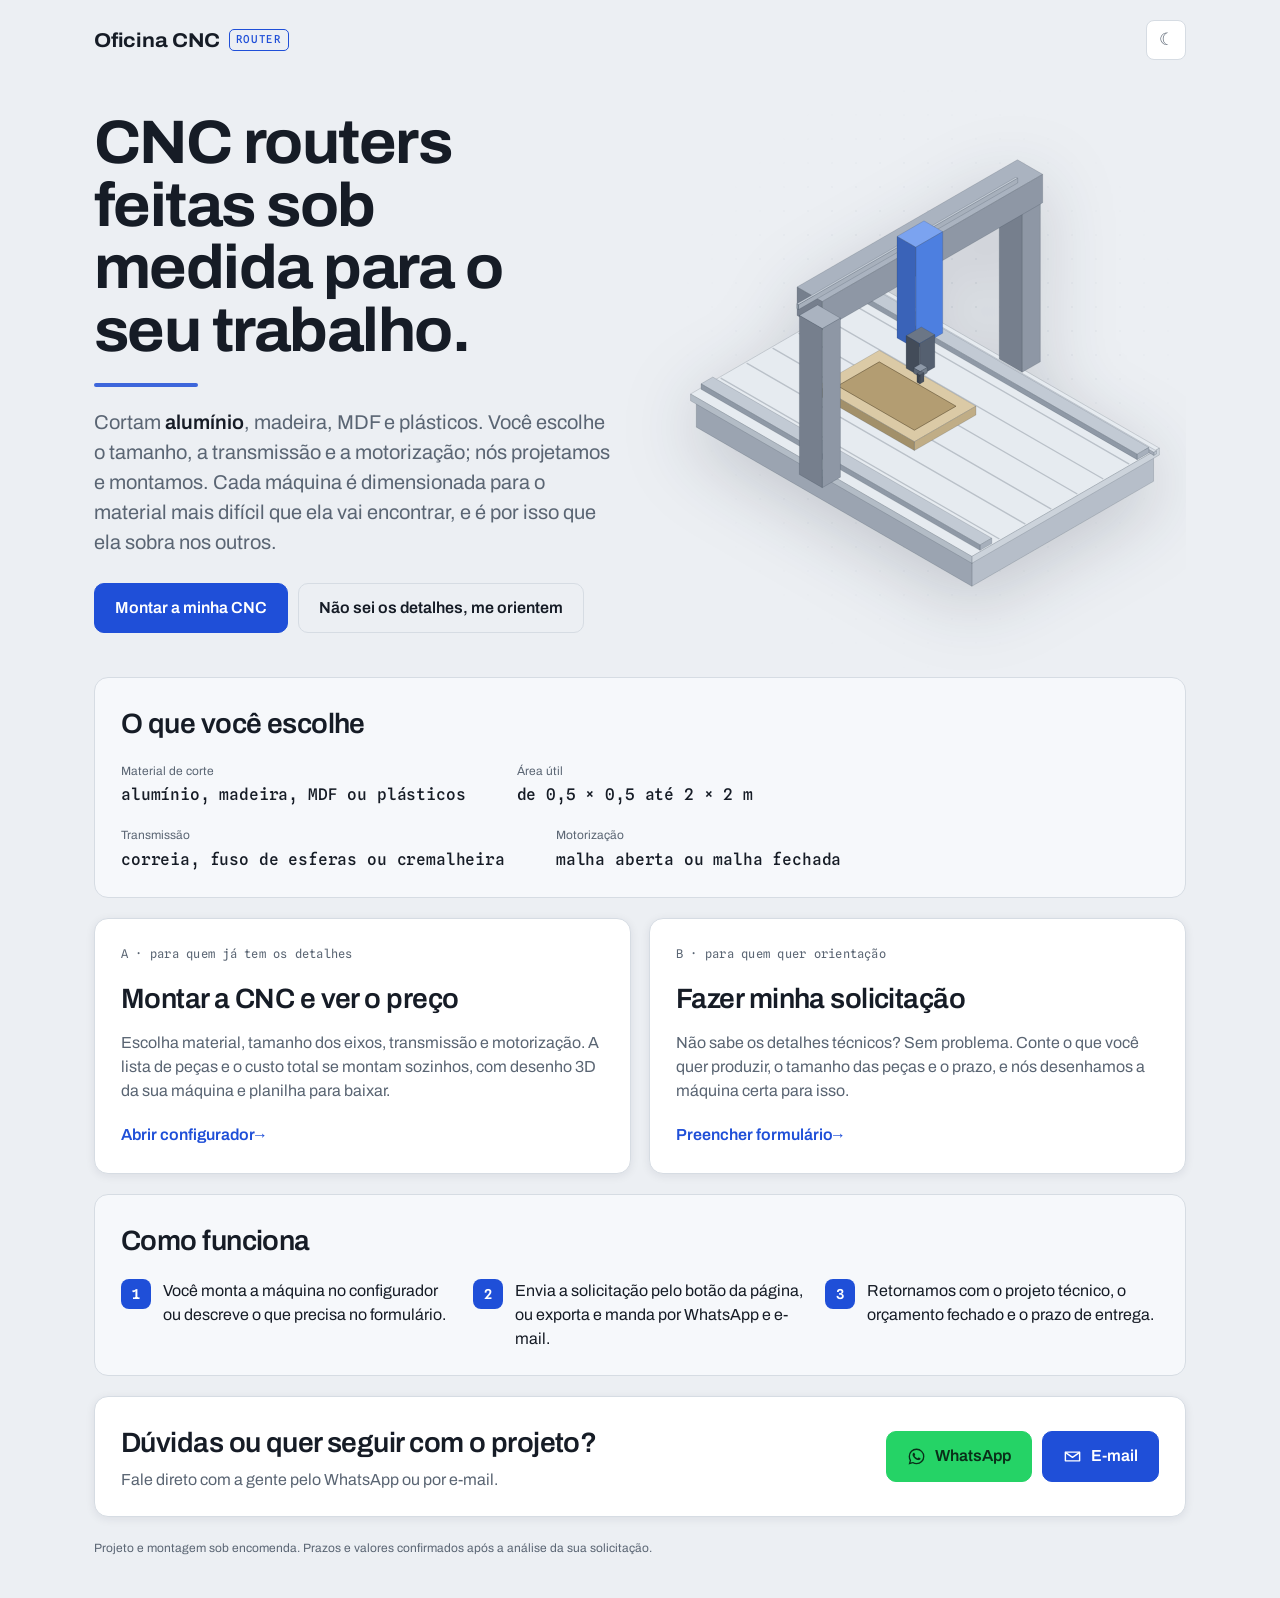
==== index.html @ 448858bc "feat: manda a lista de material como tabela HTML no corpo do e-mail O plano do EmailJS não permite a" ====
<!DOCTYPE html>
<html lang="pt-BR">
<head>
<meta charset="UTF-8">
<meta name="viewport" content="width=device-width, initial-scale=1, viewport-fit=cover">
<title>CNC Router sob medida — Solicite seu projeto</title>
<link rel="preconnect" href="https://fonts.googleapis.com">
<link rel="preconnect" href="https://fonts.gstatic.com" crossorigin>
<link rel="stylesheet" href="https://fonts.googleapis.com/css2?family=Archivo:wdth,wght@62..125,400..700&family=Spline+Sans+Mono:wght@400..600&display=swap">
<link rel="stylesheet" href="assets/css/base.css?v=48711aee">
<link rel="stylesheet" href="assets/css/index.css?v=95149a44">
</head>
<body>
<div class="wrap">
  <header class="masthead">
    <span class="logo">Oficina CNC <span class="tag">Router</span></span>
    <span class="spacer"></span>
    <button class="tema-btn" id="temaBtn" aria-label="Alternar tema claro e escuro">☾</button>
  </header>

  <section class="hero">
    <div class="hero-txt">
      <h1>CNC routers feitas sob medida para o seu trabalho.</h1>
      <div class="hazard" aria-hidden="true"></div>
      <p class="lead">Cortam <strong>alumínio</strong>, madeira, MDF e plásticos. Você escolhe o tamanho, a transmissão
      e a motorização; nós projetamos e montamos. Cada máquina é dimensionada para o material mais difícil que ela
      vai encontrar, e é por isso que ela sobra nos outros.</p>
      <div class="hero-cta">
        <a class="btn mail" href="configurador.html">Montar a minha CNC</a>
        <a class="btn ghost" href="formulario-cliente.html">Não sei os detalhes, me orientem</a>
      </div>
    </div>
    <div class="hero-fig">
      <svg class="maquina" viewBox="-344.5 -300.1 855.4 780.1" role="img" aria-label="Desenho isométrico de uma CNC router: mesa com rasgos T, trilhos lineares, fuso, pórtico com eixo Z e spindle fresando um bolso retangular numa peça" xmlns="http://www.w3.org/2000/svg">
        <g class="corpo" stroke-width="1" stroke-linejoin="round">
          <polygon points="0.0,-46.8 488.4,235.2 166.3,421.2 -322.2,139.2" class="m1"/>
          <polygon points="488.4,282.0 166.3,468.0 166.3,421.2 488.4,235.2" class="m2"/>
          <polygon points="-322.2,186.0 166.3,468.0 166.3,421.2 -322.2,139.2" class="m3"/>
          <polygon points="0.0,-64.8 498.8,223.2 166.3,415.2 -332.5,127.2" class="tp1"/>
          <polygon points="498.8,235.2 166.3,427.2 166.3,415.2 498.8,223.2" class="tp2"/>
          <polygon points="-332.5,139.2 166.3,427.2 166.3,415.2 -332.5,127.2" class="tp3"/>
          <line x1="-48.1" y1="-33.4" x2="444.5" y2="251.0" class="slot" stroke-width="2.4" stroke-linecap="round"/>
          <line x1="-94.1" y1="-6.9" x2="398.5" y2="277.5" class="slot" stroke-width="2.4" stroke-linecap="round"/>
          <line x1="-140.1" y1="19.7" x2="352.4" y2="304.1" class="slot" stroke-width="2.4" stroke-linecap="round"/>
          <line x1="-186.2" y1="46.3" x2="306.4" y2="330.7" class="slot" stroke-width="2.4" stroke-linecap="round"/>
          <line x1="-232.2" y1="72.9" x2="260.4" y2="357.3" class="slot" stroke-width="2.4" stroke-linecap="round"/>
          <line x1="-278.2" y1="99.4" x2="214.4" y2="383.8" class="slot" stroke-width="2.4" stroke-linecap="round"/>
          <polygon points="-1.0,-57.6 493.6,228.0 488.9,230.7 -5.7,-54.9" class="f1"/>
          <polygon points="493.6,233.4 488.9,236.1 488.9,230.7 493.6,228.0" class="f2"/>
          <polygon points="-5.7,-49.5 488.9,236.1 488.9,230.7 -5.7,-54.9" class="f3"/>
          <polygon points="-14.5,-63.6 480.1,222.0 459.3,234.0 -35.3,-51.6" class="t1"/>
          <polygon points="480.1,231.6 459.3,243.6 459.3,234.0 480.1,222.0" class="t2"/>
          <polygon points="-35.3,-42.0 459.3,243.6 459.3,234.0 -35.3,-51.6" class="t3"/>
          <polygon points="-293.1,97.2 201.6,382.8 180.8,394.8 -313.8,109.2" class="t1"/>
          <polygon points="201.6,392.4 180.8,404.4 180.8,394.8 201.6,382.8" class="t2"/>
          <polygon points="-313.8,118.8 180.8,404.4 180.8,394.8 -313.8,109.2" class="t3"/>
          <polygon points="2.1,49.8 173.5,148.8 64.4,211.8 -107.0,112.8" class="w1"/>
          <polygon points="173.5,164.4 64.4,227.4 64.4,211.8 173.5,148.8" class="w2"/>
          <polygon points="-107.0,128.4 64.4,227.4 64.4,211.8 -107.0,112.8" class="w3"/>
          <polygon points="2.1,70.2 138.2,148.8 64.4,191.4 -71.7,112.8" class="cut" stroke-width="1.6"/>
          <polygon points="247.1,-235.3 287.7,-211.9 255.4,-193.3 214.9,-216.7" class="a1"/>
          <polygon points="287.7,70.1 255.4,88.7 255.4,-193.3 287.7,-211.9" class="a2"/>
          <polygon points="214.9,65.3 255.4,88.7 255.4,-193.3 214.9,-216.7" class="a3"/>
          <polygon points="247.1,-288.1 291.8,-262.3 -98.9,-36.7 -143.6,-62.5" class="a1"/>
          <polygon points="291.8,-211.9 -98.9,13.7 -98.9,-36.7 291.8,-262.3" class="a2"/>
          <polygon points="-143.6,-12.1 -98.9,13.7 -98.9,-36.7 -143.6,-62.5" class="a3"/>
          <polygon points="244.5,-257.2 247.6,-255.4 -141.0,-31.0 -144.1,-32.8" class="t1"/>
          <polygon points="247.6,-247.0 -141.0,-22.6 -141.0,-31.0 247.6,-255.4" class="t2"/>
          <polygon points="-144.1,-24.4 -141.0,-22.6 -141.0,-31.0 -144.1,-32.8" class="t3"/>
          <polygon points="81.4,-179.8 114.6,-160.6 66.8,-133.0 33.6,-152.2" class="z1"/>
          <polygon points="114.6,19.4 66.8,47.0 66.8,-133.0 114.6,-160.6" class="z2"/>
          <polygon points="33.6,27.8 66.8,47.0 66.8,-133.0 33.6,-152.2" class="z3"/>
          <polygon points="76.7,8.3 100.6,22.1 73.6,37.7 49.7,23.9" class="s1"/>
          <polygon points="100.6,79.7 73.6,95.3 73.6,37.7 100.6,22.1" class="s2"/>
          <polygon points="49.7,81.5 73.6,95.3 73.6,37.7 49.7,23.9" class="s3"/>
          <polygon points="75.7,73.7 87.1,80.3 74.6,87.5 63.2,80.9" class="c1"/>
          <polygon points="87.1,89.9 74.6,97.1 74.6,87.5 87.1,80.3" class="c2"/>
          <polygon points="63.2,90.5 74.6,97.1 74.6,87.5 63.2,80.9" class="c3"/>
          <polygon points="76.2,86.6 81.4,89.6 74.1,93.8 68.9,90.8" class="tool1"/>
          <polygon points="81.4,105.2 74.1,109.4 74.1,93.8 81.4,89.6" class="tool2"/>
          <polygon points="68.9,106.4 74.1,109.4 74.1,93.8 68.9,90.8" class="tool3"/>
          <polygon points="-107.2,-30.7 -66.7,-7.3 -98.9,11.3 -139.5,-12.1" class="a1"/>
          <polygon points="-66.7,274.7 -98.9,293.3 -98.9,11.3 -66.7,-7.3" class="a2"/>
          <polygon points="-139.5,269.9 -98.9,293.3 -98.9,11.3 -139.5,-12.1" class="a3"/>
        </g>
      </svg>
    </div>
  </section>

  <section class="opcoes">
    <h2 class="section-label">O que você escolhe</h2>
    <dl class="specs">
      <div><dt>Material de corte</dt><dd>alumínio, madeira, MDF ou plásticos</dd></div>
      <div><dt>Área útil</dt><dd>de 0,5 × 0,5 até 2 × 2 m</dd></div>
      <div><dt>Transmissão</dt><dd>correia, fuso de esferas ou cremalheira</dd></div>
      <div><dt>Motorização</dt><dd>malha aberta ou malha fechada</dd></div>
    </dl>
  </section>

  <div class="paths">
    <a class="panel" href="configurador.html">
      <span class="idx">A · para quem já tem os detalhes</span>
      <h2>Montar a CNC e ver o preço</h2>
      <p>Escolha material, tamanho dos eixos, transmissão e motorização. A lista de peças e o custo total se
      montam sozinhos, com desenho 3D da sua máquina e planilha para baixar.</p>
      <span class="go">Abrir configurador</span>
    </a>
    <a class="panel" href="formulario-cliente.html">
      <span class="idx">B · para quem quer orientação</span>
      <h2>Fazer minha solicitação</h2>
      <p>Não sabe os detalhes técnicos? Sem problema. Conte o que você quer produzir, o tamanho das peças
      e o prazo, e nós desenhamos a máquina certa para isso.</p>
      <span class="go">Preencher formulário</span>
    </a>
  </div>

  <section class="process">
    <h2 class="section-label">Como funciona</h2>
    <ol>
      <li><span class="n">1</span><span>Você monta a máquina no configurador ou descreve o que precisa no formulário.</span></li>
      <li><span class="n">2</span><span>Envia a solicitação pelo botão da página, ou exporta e manda por WhatsApp e e-mail.</span></li>
      <li><span class="n">3</span><span>Retornamos com o projeto técnico, o orçamento fechado e o prazo de entrega.</span></li>
    </ol>
  </section>

  <section class="contact">
    <div class="txt">
      <h3>Dúvidas ou quer seguir com o projeto?</h3>
      <p>Fale direto com a gente pelo WhatsApp ou por e-mail.</p>
    </div>
    <div class="btns">
      <a class="btn wa" id="waBtn" href="#" target="_blank" rel="noopener">
        <svg class="ico" viewBox="0 0 24 24" aria-hidden="true" focusable="false">
          <path fill="currentColor" d="M12.04 2A9.9 9.9 0 0 0 2.1 11.9a9.8 9.8 0 0 0 1.36 5L2 22l5.25-1.37a9.94 9.94 0 0 0 4.79 1.22h.01a9.9 9.9 0 0 0 9.93-9.9A9.9 9.9 0 0 0 12.04 2Zm0 18.15h-.01a8.25 8.25 0 0 1-4.2-1.15l-.3-.18-3.12.81.84-3.03-.2-.31a8.2 8.2 0 0 1-1.26-4.39 8.24 8.24 0 1 1 8.25 8.25Zm4.52-6.17c-.25-.12-1.47-.72-1.69-.81-.23-.08-.39-.12-.56.13-.16.24-.64.8-.79.97-.14.16-.29.18-.54.06a6.74 6.74 0 0 1-1.99-1.23 7.5 7.5 0 0 1-1.38-1.71c-.14-.25-.01-.38.11-.5.11-.11.25-.29.37-.44.13-.15.17-.25.25-.42.09-.16.04-.31-.02-.43-.06-.12-.56-1.34-.76-1.84-.2-.48-.4-.41-.56-.42h-.47a.9.9 0 0 0-.66.31 2.76 2.76 0 0 0-.86 2.05c0 1.21.88 2.38 1 2.55.12.16 1.73 2.64 4.2 3.7.58.26 1.04.41 1.4.52.59.19 1.13.16 1.55.1.47-.07 1.47-.6 1.67-1.18.21-.58.21-1.08.15-1.18-.06-.11-.22-.17-.47-.29Z"/>
        </svg>
        WhatsApp
      </a>
      <a class="btn mail" id="mailBtn" href="#">
        <svg class="ico" viewBox="0 0 24 24" aria-hidden="true" focusable="false">
          <path fill="none" stroke="currentColor" stroke-width="1.8" stroke-linejoin="round" d="M3 6.5h18v11H3z"/>
          <path fill="none" stroke="currentColor" stroke-width="1.8" stroke-linecap="round" stroke-linejoin="round" d="m3.4 7 8.6 6 8.6-6"/>
        </svg>
        E-mail
      </a>
    </div>
  </section>

  <p class="foot">Projeto e montagem sob encomenda. Prazos e valores confirmados após a análise da sua solicitação.</p>
</div>

<script src="assets/js/contato.js?v=508c41af"></script>
<script src="assets/js/index.js?v=171378be"></script>
</body>
</html>
---- assets/css/base.css ----
/* base.css — sistema de design compartilhado (identidade "usinagem / alumínio anodizado")
   Tokens + tipografia IBM Plex + primitivas. Fontes vêm por <link> no <head> de cada página. */

:root{
  /* neutros grafite com viés azul-frio (escolhidos, não cinza puro) */
  --bg:#eceff3; --panel:#f6f8fb; --card:#ffffff;
  --ink:#161c26; --muted:#5a6573; --line:#d6dce3; --cat:#e7ebf1;
  /* acento blueprint blue — usado com parcimônia */
  --accent:#1f4fd8; --accent-ink:#ffffff; --accent-soft:#e6ecfb;
  /* cor de estado (separada do acento) */
  --ok:#0f7a3d; --warn:#b45309; --warn-soft:#fbeccd; --danger:#c0392b;
  /* aço para o hero */
  --steel-1:#e2e7ed; --steel-2:#ccd3dc;
  --shadow:0 2px 10px rgba(20,30,50,.08);
  /* Archivo: grotesca de sinalização industrial, com eixo de largura (wdth) para o nameplate.
     Spline Sans Mono nos dados: mono é ganho aqui (cotas, G-code), não fantasia técnica. */
  --font-head:"Archivo","Segoe UI",system-ui,sans-serif;
  --font-body:"Archivo","Segoe UI",system-ui,sans-serif;
  --font-mono:"Spline Sans Mono",ui-monospace,"Cascadia Code",Consolas,monospace;
  /* escala tipográfica — poucos degraus, bem separados */
  --fs-label:.72rem; --fs-small:.82rem; --fs-body:1rem; --fs-lead:1.18rem; --fs-sub:1.4rem;
}
@media (prefers-color-scheme: dark){
  :root{
    --bg:#0f1218; --panel:#161b23; --card:#181d26;
    --ink:#e7ebf1; --muted:#97a2b1; --line:#2a3140; --cat:#1e2530;
    --accent:#6f9bff; --accent-ink:#0b1220; --accent-soft:#1a2740;
    --ok:#45c46f; --warn:#eab35a; --warn-soft:#35301c; --danger:#e5675a;
    --steel-1:#1b212b; --steel-2:#141922;
    --shadow:0 2px 14px rgba(0,0,0,.35);
  }
}
/* o toggle do usuário estampa data-theme na raiz e precisa vencer a media query nos dois sentidos */
:root[data-theme="light"]{
  --bg:#eceff3; --panel:#f6f8fb; --card:#ffffff;
  --ink:#161c26; --muted:#5a6573; --line:#d6dce3; --cat:#e7ebf1;
  --accent:#1f4fd8; --accent-ink:#ffffff; --accent-soft:#e6ecfb;
  --ok:#0f7a3d; --warn:#b45309; --warn-soft:#fbeccd; --danger:#c0392b;
  --steel-1:#e2e7ed; --steel-2:#ccd3dc; --shadow:0 2px 10px rgba(20,30,50,.08);
}
:root[data-theme="dark"]{
  --bg:#0f1218; --panel:#161b23; --card:#181d26;
  --ink:#e7ebf1; --muted:#97a2b1; --line:#2a3140; --cat:#1e2530;
  --accent:#6f9bff; --accent-ink:#0b1220; --accent-soft:#1a2740;
  --ok:#45c46f; --warn:#eab35a; --warn-soft:#35301c; --danger:#e5675a;
  --steel-1:#1b212b; --steel-2:#141922; --shadow:0 2px 14px rgba(0,0,0,.35);
}

/* Paleta do desenho da máquina (landing e configurador) — aço em luz de oficina.
   Claro é o padrão; o escuro entra pela media query (salvo se o usuário fixou o claro) e pelo data-theme. */
:root{
  --m1:#d3dae2; --m2:#b6bec9; --m3:#9ba4b1;          /* base */
  --tp1:#e6ebf0; --tp2:#ccd3db; --tp3:#b3bcc6;        /* tampo */
  --slot:rgba(30,42,60,.22);                          /* rasgos T */
  --f1:#d8dee6; --f2:#bcc4ce; --f3:#a3abb7;           /* fuso */
  --t1:#c2cad4; --t2:#a7b0bc; --t3:#8f99a6;           /* trilhos */
  --w1:#dbcaa6; --w2:#c0ad86; --w3:#a2906a;           /* peça em usinagem */
  --cut:#b39d72; --cutline:rgba(48,36,14,.45);        /* bolso fresado */
  --a1:#aab3c0; --a2:#8e97a5; --a3:#767f8d;           /* pórtico */
  --z1:#7ba3f0; --z2:#4d7fe0; --z3:#3a63b8;           /* eixo Z (acento) */
  --s1:#6b7686; --s2:#556070; --s3:#434c59;           /* spindle */
  --c1:#8e99a8; --c2:#737e8c; --c3:#5c6673;           /* pinça */
  --tool1:#5d6674; --tool2:#4a525e; --tool3:#3a414b;  /* fresa */
  --edge:rgba(20,28,44,.26);
}
@media (prefers-color-scheme: dark){
  :root:not([data-theme="light"]){
    --m1:#333c48; --m2:#29313b; --m3:#212830;
    --tp1:#3d4653; --tp2:#313944; --tp3:#272e38;
    --slot:rgba(0,0,0,.5);
    --f1:#49525f; --f2:#3b434e; --f3:#2f3640;
    --t1:#414a56; --t2:#353d47; --t3:#2b323b;
    --w1:#6a5f47; --w2:#564d3a; --w3:#433c2e;
    --cut:#4a4234; --cutline:rgba(0,0,0,.5);
    --a1:#454e5b; --a2:#38404b; --a3:#2d343d;
    --z1:#6f9bff; --z2:#4a6fc4; --z3:#35508f;
    --s1:#545e6c; --s2:#434c58; --s3:#353d47;
    --c1:#4d5663; --c2:#3f4752; --c3:#333a44;
    --tool1:#3c434e; --tool2:#313841; --tool3:#272d35;
    --edge:rgba(0,0,0,.5);
  }
}
:root[data-theme="dark"]{
  --m1:#333c48; --m2:#29313b; --m3:#212830;
  --tp1:#3d4653; --tp2:#313944; --tp3:#272e38;
  --slot:rgba(0,0,0,.5);
  --f1:#49525f; --f2:#3b434e; --f3:#2f3640;
  --t1:#414a56; --t2:#353d47; --t3:#2b323b;
  --w1:#6a5f47; --w2:#564d3a; --w3:#433c2e;
  --cut:#4a4234; --cutline:rgba(0,0,0,.5);
  --a1:#454e5b; --a2:#38404b; --a3:#2d343d;
  --z1:#6f9bff; --z2:#4a6fc4; --z3:#35508f;
  --s1:#545e6c; --s2:#434c58; --s3:#353d47;
  --c1:#4d5663; --c2:#3f4752; --c3:#333a44;
  --tool1:#3c434e; --tool2:#313841; --tool3:#272d35;
  --edge:rgba(0,0,0,.5);
}

/* Pinta o desenho por classe, e não por atributo fill="var(--x)": var() em atributo de
   apresentação tem suporte irregular, e um fallback silencioso pintaria a máquina de preto. */
.maquina g.corpo{stroke:var(--edge)}
.maquina .m1{fill:var(--m1)} .maquina .m2{fill:var(--m2)} .maquina .m3{fill:var(--m3)}
.maquina .tp1{fill:var(--tp1)} .maquina .tp2{fill:var(--tp2)} .maquina .tp3{fill:var(--tp3)}
.maquina .f1{fill:var(--f1)} .maquina .f2{fill:var(--f2)} .maquina .f3{fill:var(--f3)}
.maquina .t1{fill:var(--t1)} .maquina .t2{fill:var(--t2)} .maquina .t3{fill:var(--t3)}
.maquina .w1{fill:var(--w1)} .maquina .w2{fill:var(--w2)} .maquina .w3{fill:var(--w3)}
.maquina .a1{fill:var(--a1)} .maquina .a2{fill:var(--a2)} .maquina .a3{fill:var(--a3)}
.maquina .z1{fill:var(--z1)} .maquina .z2{fill:var(--z2)} .maquina .z3{fill:var(--z3)}
.maquina .s1{fill:var(--s1)} .maquina .s2{fill:var(--s2)} .maquina .s3{fill:var(--s3)}
.maquina .c1{fill:var(--c1)} .maquina .c2{fill:var(--c2)} .maquina .c3{fill:var(--c3)}
.maquina .tool1{fill:var(--tool1)} .maquina .tool2{fill:var(--tool2)} .maquina .tool3{fill:var(--tool3)}
.maquina .slot{stroke:var(--slot)}
.maquina .cut{fill:var(--cut);stroke:var(--cutline)}
.maquina .cota{font-family:var(--font-mono)}

*{box-sizing:border-box}
html{-webkit-text-size-adjust:100%}
body{font-family:var(--font-body);font-size:var(--fs-body);line-height:1.55;background:var(--bg);color:var(--ink);
  -webkit-font-smoothing:antialiased;text-rendering:optimizeLegibility}
a{color:var(--accent);text-decoration:none}
a:hover{text-decoration:underline}

/* tipografia: títulos condensados, corpo humanista, dados monoespaçados */
h1,h2,h3{font-family:var(--font-head);text-wrap:balance;letter-spacing:-.01em}
.eyebrow{font-family:var(--font-mono);font-size:.72rem;font-weight:500;letter-spacing:.18em;
  text-transform:uppercase;color:var(--muted)}
.mono{font-family:var(--font-mono);font-variant-numeric:tabular-nums}

/* filete industrial: marcador estrutural simples, sem textura decorativa */
.hazard{height:4px;border-radius:2px;background:var(--accent);opacity:.85}

/* controle de tema (botão no cabeçalho) */
.tema-btn{border:1px solid var(--line);background:var(--card);color:var(--muted);border-radius:8px;
  width:40px;height:40px;cursor:pointer;font-size:1.05rem;line-height:1;display:inline-flex;
  align-items:center;justify-content:center;transition:color .15s ease,border-color .15s ease}
.tema-btn:hover{color:var(--ink);border-color:var(--accent)}
.tema-btn:active{transform:translateY(1px)}
/* dedo precisa de mais área que o cursor */
@media (pointer: coarse){ .tema-btn{width:44px;height:44px} }
@media (hover: none){ .tema-btn:hover{color:var(--muted);border-color:var(--line)} }

:focus-visible{outline:2px solid var(--accent);outline-offset:2px}
@media (prefers-reduced-motion: reduce){*{transition:none!important;animation:none!important}}
---- assets/css/index.css ----
/* index.css — landing (registro brand): nameplate industrial + a própria máquina como imagem */

/* escala do registro brand: degraus largos (≥1.25), não o platô de 1.1 */
:root{ --i-label:.75rem; --i-body:1rem; --i-lead:1.25rem; --i-h2:1.75rem; }

/* A paleta do desenho da máquina vive em base.css — a landing e o configurador desenham a mesma máquina. */

body{margin:0;min-height:100vh}
.wrap{max-width:1140px;margin:0 auto;padding:0 24px}

/* topo */
.masthead{display:flex;align-items:center;gap:14px;padding:20px 0 8px}
.logo{font-family:var(--font-head);font-weight:700;font-size:var(--i-lead);font-stretch:108%;
  letter-spacing:-.01em;display:flex;align-items:center;gap:9px}
.logo .tag{font-family:var(--font-mono);font-size:.68rem;font-weight:500;letter-spacing:.06em;color:var(--accent);
  border:1px solid var(--accent);border-radius:5px;padding:2px 6px;text-transform:uppercase}
.masthead .spacer{flex:1}

/* hero — composição assimétrica: a tese à esquerda, o objeto à direita */
/* overflow:hidden contém o ::before, que sangra 6% para fora e criava rolagem horizontal no celular */
.hero{position:relative;overflow:hidden;display:grid;grid-template-columns:minmax(0,1fr) minmax(0,1fr);
  gap:clamp(20px,4vw,48px);align-items:center;padding:clamp(24px,4vw,44px) 0 clamp(28px,4vw,44px)}
.hero::before{content:"";position:absolute;inset:-10% -6% -10% -6%;z-index:0;pointer-events:none;opacity:.5;
  background-image:radial-gradient(var(--line) 1px,transparent 1px);background-size:24px 24px;
  -webkit-mask-image:radial-gradient(closest-side at 74% 50%,#000 30%,transparent 82%);
  mask-image:radial-gradient(closest-side at 74% 50%,#000 30%,transparent 82%)}
.hero>*{position:relative;z-index:1}
.hero h1{font-size:clamp(2.4rem,4.8vw,3.9rem);line-height:1.02;font-weight:700;font-stretch:104%;
  letter-spacing:-.025em;margin:0;max-width:15ch}
.hero .hazard{width:104px;margin:20px 0 20px}
.hero .lead{color:var(--muted);font-size:var(--i-lead);line-height:1.5;max-width:48ch;margin:0;text-wrap:pretty}
.hero .lead strong{color:var(--ink);font-weight:600}
.hero-cta{display:flex;gap:10px;flex-wrap:wrap;margin-top:26px}

.hero-fig{display:flex;justify-content:center}
.maquina{width:100%;height:auto;max-height:min(52vh,440px);display:block;
  filter:drop-shadow(0 20px 36px rgba(15,25,45,.18))}
@media (prefers-color-scheme: dark){.maquina{filter:drop-shadow(0 20px 36px rgba(0,0,0,.55))}}
@media(max-width:880px){
  .hero{grid-template-columns:1fr;gap:26px}
  .hero h1{max-width:18ch}
  .maquina{max-height:36vh}
}

/* o que você escolhe — o leque real de opções, não a ficha de uma máquina */
.opcoes{background:var(--panel);border:1px solid var(--line);border-radius:14px;padding:24px 26px;margin-bottom:20px}
.specs{display:flex;flex-wrap:wrap;gap:18px clamp(22px,4vw,52px);margin:16px 0 0;padding:0}
.specs div{display:flex;flex-direction:column;gap:3px}
.specs dt{font-size:var(--i-label);color:var(--muted)}
.specs dd{margin:0;font-family:var(--font-mono);font-size:var(--i-body);font-weight:500;
  font-variant-numeric:tabular-nums;letter-spacing:-.01em}

/* painéis de caminho */
.paths{display:grid;grid-template-columns:repeat(auto-fit,minmax(280px,1fr));gap:18px;margin:0 0 20px}
.panel{position:relative;background:var(--card);border:1px solid var(--line);border-radius:14px;padding:26px;
  display:flex;flex-direction:column;color:var(--ink);text-decoration:none;box-shadow:var(--shadow);
  transition:transform .18s cubic-bezier(.22,1,.36,1),border-color .18s ease,box-shadow .18s ease}
.panel:hover{transform:translateY(-3px);border-color:var(--accent);box-shadow:0 12px 30px rgba(20,30,50,.14);text-decoration:none}
.panel:active{transform:translateY(-1px)}
.panel .idx{font-family:var(--font-mono);font-size:var(--i-label);letter-spacing:.02em;color:var(--muted);margin-bottom:14px}
.panel h2{font-size:var(--i-h2);margin:0 0 10px;font-weight:600;letter-spacing:-.02em}
.panel p{color:var(--muted);font-size:var(--i-body);line-height:1.5;margin:0 0 20px;flex:1;text-wrap:pretty}
.panel .go{color:var(--accent);font-weight:600;font-size:var(--i-body)}
.panel .go::after{content:" →";font-family:var(--font-mono);display:inline-block;transition:transform .18s cubic-bezier(.22,1,.36,1)}
.panel:hover .go::after{transform:translateX(4px)}

/* faixa de processo — sequência real de etapas */
.section-label{font-family:var(--font-head);font-size:var(--i-h2);font-weight:600;letter-spacing:-.02em;margin:0}
.process{background:var(--panel);border:1px solid var(--line);border-radius:14px;padding:24px 26px;margin-bottom:20px}
.process ol{list-style:none;margin:16px 0 0;padding:0;display:grid;grid-template-columns:repeat(auto-fit,minmax(240px,1fr));gap:18px}
.process li{display:flex;gap:12px;align-items:flex-start;font-size:var(--i-body);line-height:1.5}
.process .n{flex:none;width:30px;height:30px;border-radius:8px;background:var(--accent);color:var(--accent-ink);
  font-family:var(--font-mono);font-weight:600;display:flex;align-items:center;justify-content:center;font-size:.85rem}

/* barra de contato */
.contact{display:flex;flex-wrap:wrap;align-items:center;gap:18px;background:var(--card);border:1px solid var(--line);
  border-radius:14px;padding:24px 26px;box-shadow:var(--shadow)}
.contact .txt{flex:1;min-width:220px}
.contact h3{margin:0 0 4px;font-size:var(--i-h2);font-weight:600;letter-spacing:-.02em}
.contact p{margin:0;color:var(--muted);font-size:var(--i-body);line-height:1.5}
.contact .btns{display:flex;gap:10px;flex-wrap:wrap}

.btn{display:inline-flex;align-items:center;gap:9px;border-radius:10px;padding:12px 20px;font-weight:600;
  font-size:var(--i-body);text-decoration:none;border:1px solid var(--line);cursor:pointer;color:var(--ink);
  background:var(--card);transition:filter .15s ease,transform .12s ease,border-color .15s ease}
.btn:hover{text-decoration:none;filter:brightness(1.04)}
.btn:active{transform:translateY(1px)}
.btn .ico{width:19px;height:19px;flex:none;display:block}
/* verde vivo com texto escuro: branco sobre verde reprovava no contraste AA */
.btn.wa{background:#25d366;color:#0a2e19;border-color:#25d366}
.btn.mail{background:var(--accent);color:var(--accent-ink);border-color:var(--accent)}
.btn.ghost{background:transparent}
.btn.ghost:hover{border-color:var(--accent);color:var(--accent)}
.foot{color:var(--muted);font-size:var(--i-label);margin:22px 0 40px}

/* toque: sem mouse não há hover, então o estado de repouso tem que se bastar */
@media (hover: none){
  .panel:hover{transform:none;border-color:var(--line);box-shadow:var(--shadow)}
  .panel:hover .go::after{transform:none}
  .btn:hover{filter:none}
  .btn.ghost:hover{border-color:var(--line);color:var(--ink)}
}
@media (max-width: 760px){
  .wrap{padding-left:max(16px,env(safe-area-inset-left));padding-right:max(16px,env(safe-area-inset-right))}
  .hero{padding-top:18px}
  .hero-cta .btn{flex:1;justify-content:center;min-width:150px}
  .contact .btns{width:100%}
  .contact .btns .btn{flex:1;justify-content:center}
  .foot{margin-bottom:max(40px,env(safe-area-inset-bottom))}
}
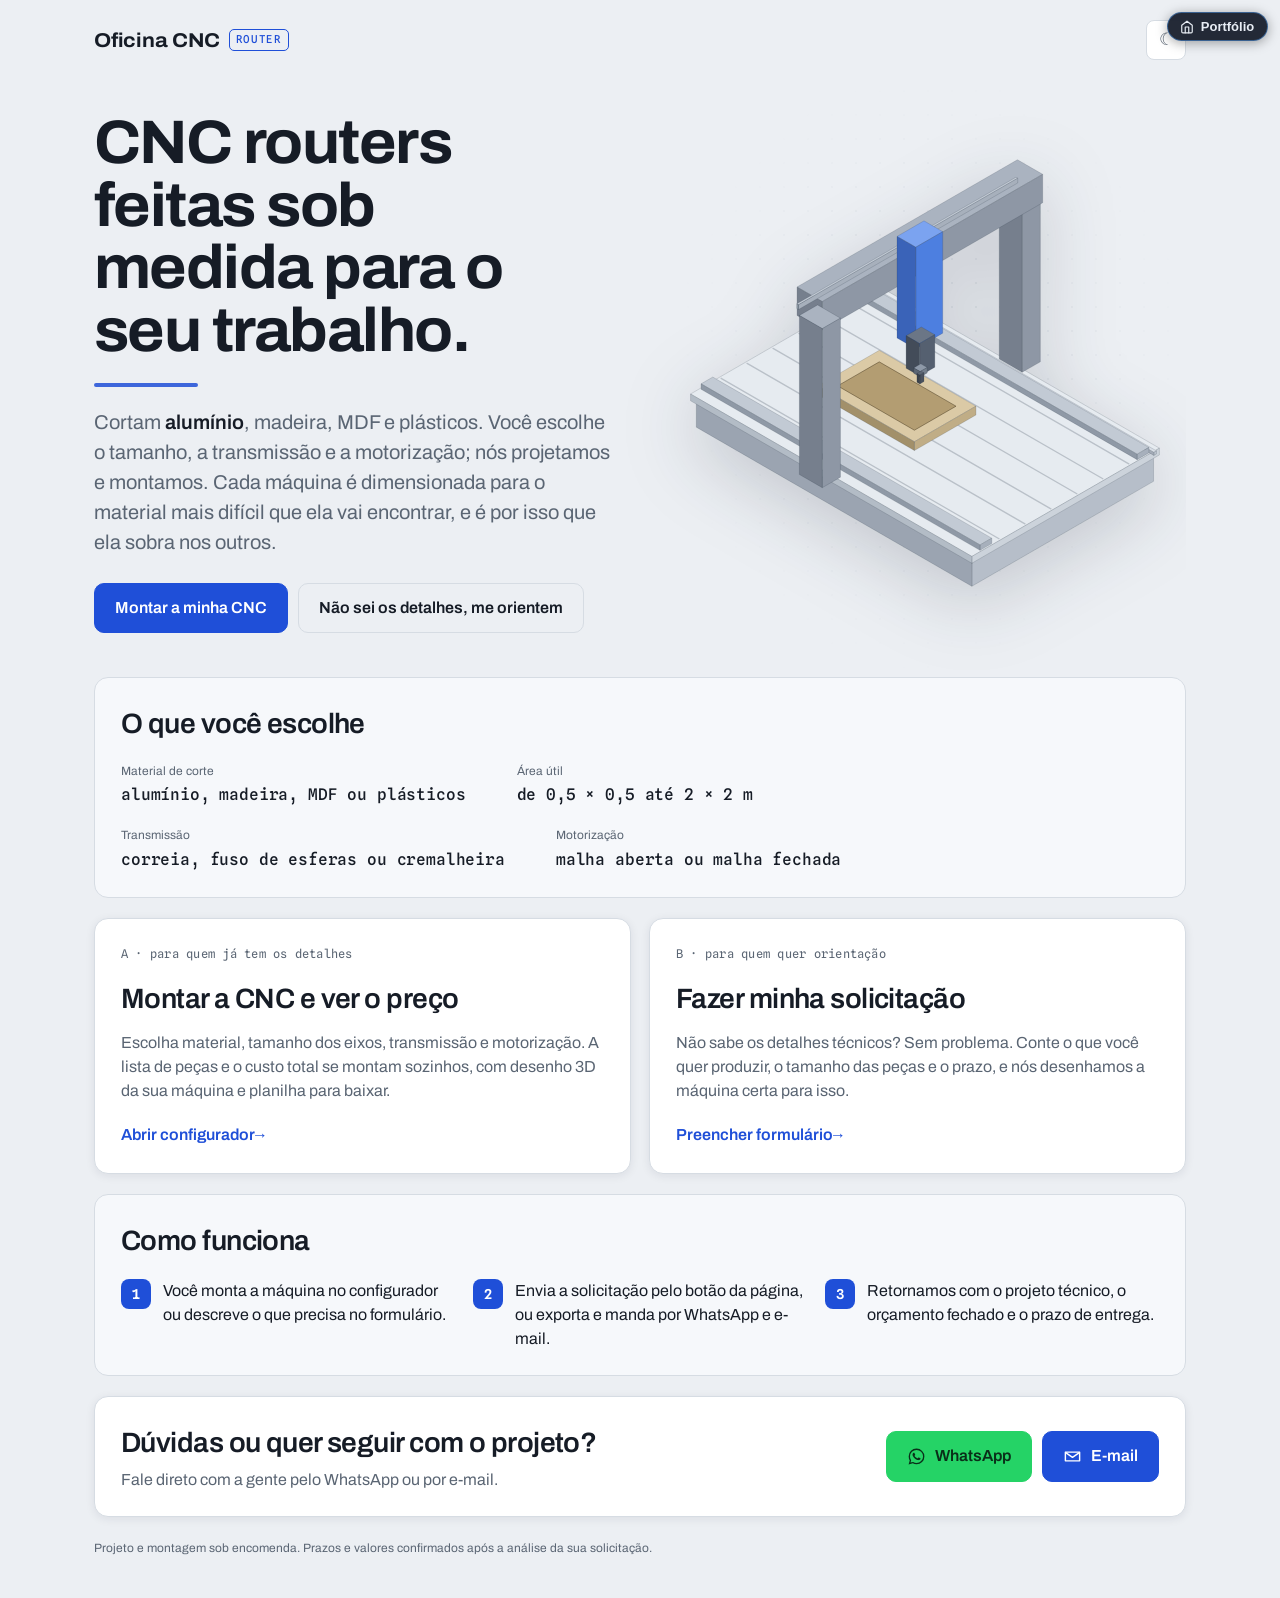
==== commit 1ec62424: "feat: adiciona botao de volta ao portfolio Botao fixo no canto superior direito, em todas as paginas" ====
--- a/index.html
+++ b/index.html
@@ -148,7 +148,41 @@
   <p class="foot">Projeto e montagem sob encomenda. Prazos e valores confirmados após a análise da sua solicitação.</p>
 </div>
 
-<script src="assets/js/contato.js?v=508c41af"></script>
+<script src="assets/js/contato.js?v=bf2ed269"></script>
 <script src="assets/js/index.js?v=171378be"></script>
+<!-- === Botao de volta ao portfolio - cole antes de </body> === -->
+<a id="mr-portfolio-btn" href="https://matheusmerlim1.github.io/" target="_blank" rel="noopener"
+   aria-label="Abrir o portf&oacute;lio de Matheus Raposo" title="Ver todos os meus projetos">
+  <svg width="14" height="14" viewBox="0 0 24 24" fill="none" stroke="currentColor"
+       stroke-width="2" stroke-linecap="round" stroke-linejoin="round" aria-hidden="true">
+    <path d="M3 9l9-7 9 7v11a2 2 0 0 1-2 2H5a2 2 0 0 1-2-2z"/><path d="M9 22V12h6v10"/>
+  </svg>
+  <span>Portf&oacute;lio</span>
+</a>
+<style>
+#mr-portfolio-btn {
+  position: fixed; top: 12px; right: 12px; z-index: 2147483000;
+  display: inline-flex; align-items: center; gap: .4rem;
+  padding: .42rem .8rem; border-radius: 999px;
+  font: 600 13px/1 -apple-system, BlinkMacSystemFont, 'Segoe UI', Roboto, sans-serif;
+  color: #e8edf5; text-decoration: none; white-space: nowrap;
+  background: rgba(18,24,38,.92);
+  border: 1px solid rgba(88,166,255,.45);
+  box-shadow: 0 2px 12px rgba(0,0,0,.35);
+  -webkit-backdrop-filter: blur(6px); backdrop-filter: blur(6px);
+  transition: transform .15s, border-color .15s, background .15s;
+}
+#mr-portfolio-btn:hover {
+  transform: translateY(-1px); color: #fff; text-decoration: none;
+  background: rgba(24,32,50,.96); border-color: #58a6ff;
+}
+#mr-portfolio-btn:focus-visible { outline: 2px solid #58a6ff; outline-offset: 2px; }
+@media (max-width: 520px) {
+  #mr-portfolio-btn { padding: .45rem; }
+  #mr-portfolio-btn span { display: none; }
+}
+@media print { #mr-portfolio-btn { display: none; } }
+</style>
+<!-- === fim do botao === -->
 </body>
 </html>
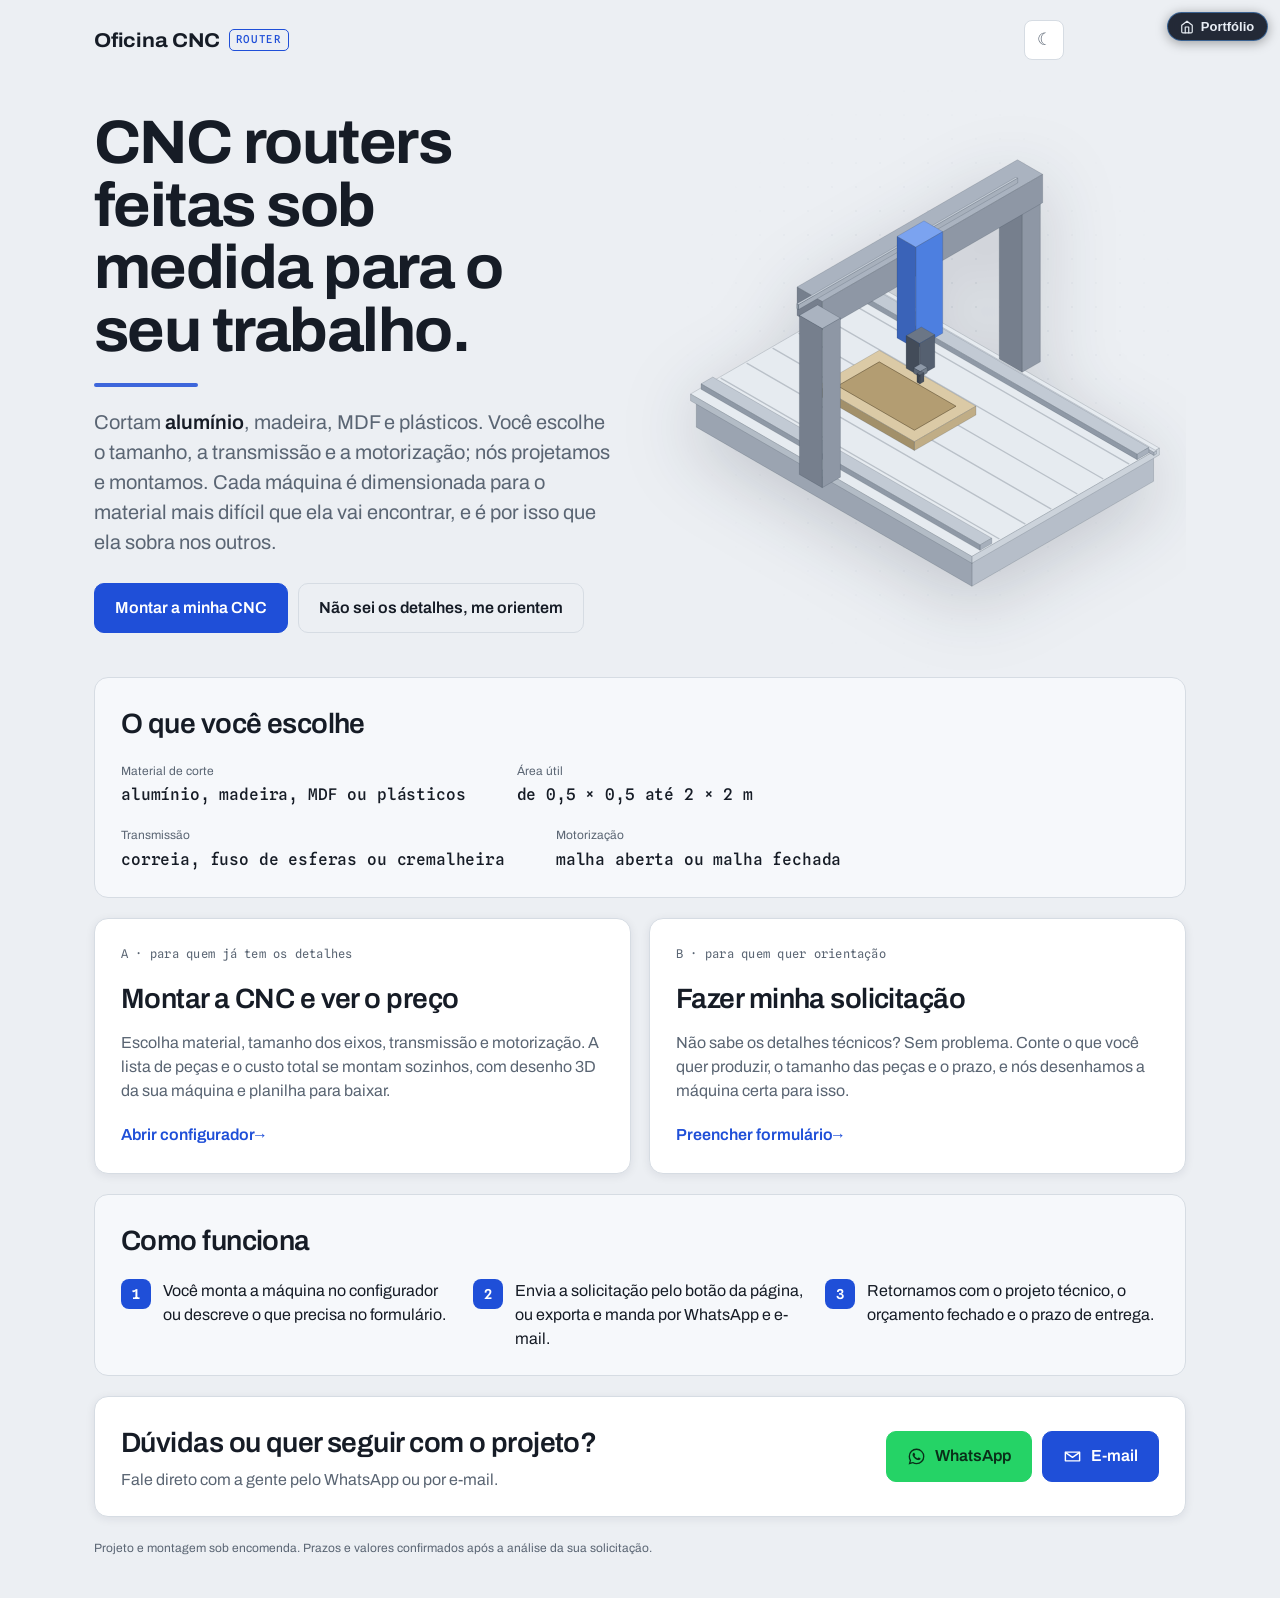
==== commit 6629008f: "fix: botao de portfolio deixa de cobrir controles do proprio site O bloco agora olha o que existe em" ====
--- a/index.html
+++ b/index.html
@@ -183,6 +183,64 @@
 }
 @media print { #mr-portfolio-btn { display: none; } }
 </style>
+<script>
+/* Se ja existir algum controle embaixo do botao, empurra o conteudo daquela
+   barra para a esquerda, abrindo espaco em vez de cobrir o que estava la. */
+(function () {
+  var btn = document.getElementById('mr-portfolio-btn');
+  if (!btn) return;
+  var CONTROLES = 'a,button,input,select,textarea,summary,[role="button"],[onclick]';
+  var ajustados = [];
+
+  function desfazer() {
+    for (var i = 0; i < ajustados.length; i++) {
+      ajustados[i].el.style.paddingRight = ajustados[i].antes;
+    }
+    ajustados = [];
+  }
+
+  /* sobe ate o elemento que se comporta como barra (ocupa quase toda a largura) */
+  function barra(el) {
+    for (var n = 0; el && n < 8; n++, el = el.parentElement) {
+      if (el === document.body || el === document.documentElement) return null;
+      if (el.getBoundingClientRect().width >= innerWidth * 0.6) return el;
+    }
+    return null;
+  }
+
+  function ajustar() {
+    desfazer();
+    var r = btn.getBoundingClientRect();
+    if (!r.width) return;
+    var reserva = Math.ceil(r.width + 20);
+    var y = Math.round(r.top + r.height / 2);
+    var alvos = [];
+
+    btn.style.visibility = 'hidden';
+    for (var x = Math.floor(r.right); x > r.left - 8; x -= 10) {
+      if (x < 1 || x > innerWidth - 1) continue;
+      var sob = document.elementFromPoint(x, y);
+      if (!sob || !sob.closest) continue;
+      var ctrl = sob.closest(CONTROLES);
+      if (!ctrl) continue;
+      var alvo = barra(ctrl);
+      if (alvo && alvos.indexOf(alvo) < 0) alvos.push(alvo);
+    }
+    btn.style.visibility = '';
+
+    for (var j = 0; j < alvos.length; j++) {
+      var el = alvos[j];
+      if ((parseFloat(getComputedStyle(el).paddingRight) || 0) >= reserva) continue;
+      ajustados.push({ el: el, antes: el.style.paddingRight });
+      el.style.paddingRight = reserva + 'px';
+    }
+  }
+
+  function agendar() { requestAnimationFrame(ajustar); }
+  if (document.readyState === 'complete') agendar(); else addEventListener('load', agendar);
+  addEventListener('resize', agendar);
+})();
+</script>
 <!-- === fim do botao === -->
 </body>
 </html>
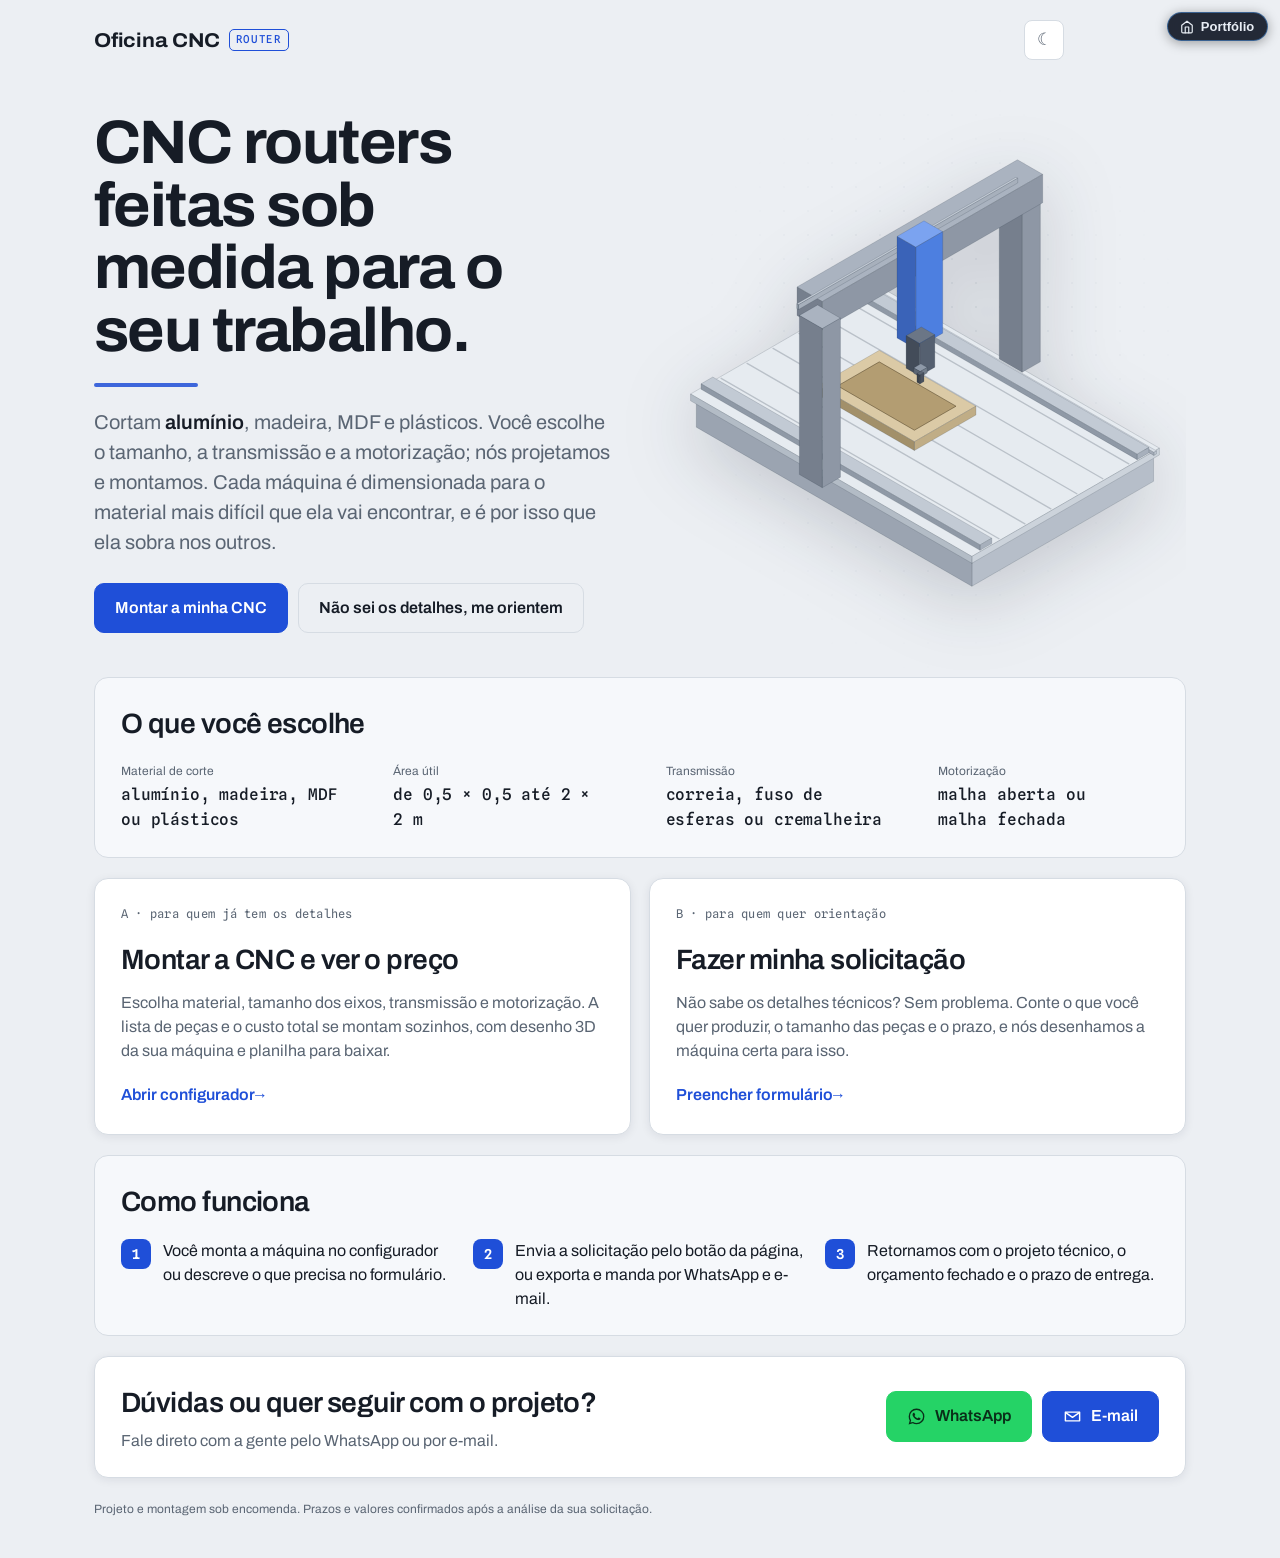
==== commit c9c9576d: "fix: opções em grade de 4 e faixa "Removido" escondida quando vazia Co-Authored-By: Claude Opus 5.5 " ====
--- a/index.html
+++ b/index.html
@@ -7,8 +7,8 @@
 <link rel="preconnect" href="https://fonts.googleapis.com">
 <link rel="preconnect" href="https://fonts.gstatic.com" crossorigin>
 <link rel="stylesheet" href="https://fonts.googleapis.com/css2?family=Archivo:wdth,wght@62..125,400..700&family=Spline+Sans+Mono:wght@400..600&display=swap">
-<link rel="stylesheet" href="assets/css/base.css?v=48711aee">
-<link rel="stylesheet" href="assets/css/index.css?v=95149a44">
+<link rel="stylesheet" href="assets/css/base.css?v=1f5c3f2d">
+<link rel="stylesheet" href="assets/css/index.css?v=a68c2d0e">
 </head>
 <body>
 <div class="wrap">
@@ -184,22 +184,32 @@
 @media print { #mr-portfolio-btn { display: none; } }
 </style>
 <script>
-/* Se ja existir algum controle embaixo do botao, empurra o conteudo daquela
-   barra para a esquerda, abrindo espaco em vez de cobrir o que estava la. */
+/* Abre espaco para o botao em vez de cobrir o que ja existia no canto.
+   1) empurra para a esquerda o conteudo da barra que ocupa aquele espaco;
+   2) se ainda sobrar sobreposicao, desloca o proprio item. */
 (function () {
   var btn = document.getElementById('mr-portfolio-btn');
   if (!btn) return;
-  var CONTROLES = 'a,button,input,select,textarea,summary,[role="button"],[onclick]';
-  var ajustados = [];
-
-  function desfazer() {
-    for (var i = 0; i < ajustados.length; i++) {
-      ajustados[i].el.style.paddingRight = ajustados[i].antes;
-    }
-    ajustados = [];
-  }
-
-  /* sobe ate o elemento que se comporta como barra (ocupa quase toda a largura) */
+
+  var desfazer = [];
+
+  function limpar() {
+    for (var i = 0; i < desfazer.length; i++) desfazer[i]();
+    desfazer = [];
+  }
+
+  function guardar(el, prop) {
+    var antes = el.style[prop];
+    desfazer.push(function () { el.style[prop] = antes; });
+  }
+
+  /* item discreto = nao ocupa quase toda a largura; e um controle, rotulo ou icone */
+  function ehItem(el) {
+    if (!el || el === document.body || el === document.documentElement) return false;
+    return el.getBoundingClientRect().width < innerWidth * 0.7;
+  }
+
+  /* sobe ate a barra que contem o item (algo largo o bastante para ter padding) */
   function barra(el) {
     for (var n = 0; el && n < 8; n++, el = el.parentElement) {
       if (el === document.body || el === document.documentElement) return null;
@@ -208,37 +218,101 @@
     return null;
   }
 
+  function encosta(a, b) {
+    return !(a.right <= b.left || a.left >= b.right || a.bottom <= b.top || a.top >= b.bottom);
+  }
+
+  function varrer() {
+    var r = btn.getBoundingClientRect();
+    var y = Math.round(r.top + r.height / 2);
+    var achados = [];
+    btn.style.visibility = 'hidden';
+    for (var x = Math.floor(r.right); x > r.left - 10; x -= 8) {
+      if (x < 1 || x > innerWidth - 1) continue;
+      var sob = document.elementFromPoint(x, y);
+      if (ehItem(sob) && achados.indexOf(sob) < 0) achados.push(sob);
+    }
+    btn.style.visibility = '';
+    return achados;
+  }
+
   function ajustar() {
-    desfazer();
+    limpar();
     var r = btn.getBoundingClientRect();
     if (!r.width) return;
     var reserva = Math.ceil(r.width + 20);
-    var y = Math.round(r.top + r.height / 2);
-    var alvos = [];
-
-    btn.style.visibility = 'hidden';
-    for (var x = Math.floor(r.right); x > r.left - 8; x -= 10) {
-      if (x < 1 || x > innerWidth - 1) continue;
-      var sob = document.elementFromPoint(x, y);
-      if (!sob || !sob.closest) continue;
-      var ctrl = sob.closest(CONTROLES);
-      if (!ctrl) continue;
-      var alvo = barra(ctrl);
-      if (alvo && alvos.indexOf(alvo) < 0) alvos.push(alvo);
+
+    /* 1) padding na barra: desloca o conteudo dela para a esquerda */
+    var barras = [];
+    varrer().forEach(function (item) {
+      var b = barra(item);
+      if (b && barras.indexOf(b) < 0) barras.push(b);
+    });
+    barras.forEach(function (b) {
+      if ((parseFloat(getComputedStyle(b).paddingRight) || 0) >= reserva) return;
+      guardar(b, 'paddingRight');
+      b.style.paddingRight = reserva + 'px';
+    });
+
+    /* 2) o que continuar embaixo do botao (tipicamente position:absolute,
+          que nao anda com padding) e deslocado individualmente */
+    r = btn.getBoundingClientRect();
+    varrer().forEach(function (item) {
+      if (!encosta(item.getBoundingClientRect(), r)) return;
+      var cs = getComputedStyle(item);
+      if (cs.position === 'absolute' || cs.position === 'fixed') {
+        var atual = parseFloat(cs.right);
+        guardar(item, 'right');
+        item.style.right = (isNaN(atual) ? reserva : atual + reserva) + 'px';
+      } else {
+        guardar(item, 'marginRight');
+        item.style.marginRight =
+          ((parseFloat(cs.marginRight) || 0) + reserva) + 'px';
+      }
+    });
+
+    /* 3) rede de seguranca: o que insistir em ficar embaixo do botao e
+          deslocado no proprio elemento. transform sempre move, seja qual
+          for o position, o display ou o container. */
+    for (var tent = 0; tent < 3; tent++) {
+      r = btn.getBoundingClientRect();
+      var teimosos = varrer().filter(function (item) {
+        return encosta(item.getBoundingClientRect(), r);
+      });
+      if (!teimosos.length) break;
+      teimosos.forEach(function (item) {
+        var caixa = item.getBoundingClientRect();
+        var passo = Math.ceil(caixa.right - r.left + 10);
+        if (passo <= 0) return;
+        guardar(item, 'transform');
+        item.style.transform = 'translateX(-' + passo + 'px)';
+      });
     }
-    btn.style.visibility = '';
-
-    for (var j = 0; j < alvos.length; j++) {
-      var el = alvos[j];
-      if ((parseFloat(getComputedStyle(el).paddingRight) || 0) >= reserva) continue;
-      ajustados.push({ el: el, antes: el.style.paddingRight });
-      el.style.paddingRight = reserva + 'px';
-    }
-  }
-
-  function agendar() { requestAnimationFrame(ajustar); }
-  if (document.readyState === 'complete') agendar(); else addEventListener('load', agendar);
+
+    btn.setAttribute('data-mr-ok', '1');   /* marca que o ajuste ja rodou */
+  }
+
+  var pendente = 0;
+  function agendar() {
+    /* sem requestAnimationFrame de proposito: ele nao dispara quando a pagina
+       esta em aba oculta ou em iframe fora da tela, e as leituras de layout
+       abaixo ja forcam o recalculo sozinhas */
+    clearTimeout(pendente);
+    pendente = setTimeout(ajustar, 60);
+  }
+
+  agendar();
+  addEventListener('DOMContentLoaded', agendar);
+  addEventListener('load', agendar);
   addEventListener('resize', agendar);
+
+  /* muita pagina monta o cabecalho por JS depois do load; refaz o calculo
+     quando o DOM mudar e em algumas passadas tardias, por seguranca */
+  if (window.MutationObserver) {
+    new MutationObserver(agendar).observe(document.documentElement,
+      { childList: true, subtree: true });
+  }
+  [400, 1200, 3000].forEach(function (t) { setTimeout(agendar, t); });
 })();
 </script>
 <!-- === fim do botao === -->
--- a/assets/css/base.css
+++ b/assets/css/base.css
@@ -1,5 +1,9 @@
 /* base.css — sistema de design compartilhado (identidade "usinagem / alumínio anodizado")
    Tokens + tipografia IBM Plex + primitivas. Fontes vêm por <link> no <head> de cada página. */
+
+/* [hidden] vence qualquer display: sem isto, .undobar{display:flex} mostrava a faixa
+   "Removido:" vazia para quem nunca removeu nada */
+[hidden]{display:none !important}
 
 :root{
   /* neutros grafite com viés azul-frio (escolhidos, não cinza puro) */
--- a/assets/css/index.css
+++ b/assets/css/index.css
@@ -44,10 +44,13 @@
 
 /* o que você escolhe — o leque real de opções, não a ficha de uma máquina */
 .opcoes{background:var(--panel);border:1px solid var(--line);border-radius:14px;padding:24px 26px;margin-bottom:20px}
-.specs{display:flex;flex-wrap:wrap;gap:18px clamp(22px,4vw,52px);margin:16px 0 0;padding:0}
+/* grade de 4: com flex-wrap a quarta opção descia sozinha e deixava a fileira de baixo vazia */
+.specs{display:grid;grid-template-columns:repeat(4,minmax(0,1fr));gap:18px clamp(22px,4vw,52px);margin:16px 0 0;padding:0}
+@media (max-width:980px){.specs{grid-template-columns:repeat(2,minmax(0,1fr))}}
+@media (max-width:520px){.specs{grid-template-columns:minmax(0,1fr)}}
 .specs div{display:flex;flex-direction:column;gap:3px}
 .specs dt{font-size:var(--i-label);color:var(--muted)}
-.specs dd{margin:0;font-family:var(--font-mono);font-size:var(--i-body);font-weight:500;
+.specs dd{text-wrap:pretty;margin:0;font-family:var(--font-mono);font-size:var(--i-body);font-weight:500;
   font-variant-numeric:tabular-nums;letter-spacing:-.01em}
 
 /* painéis de caminho */
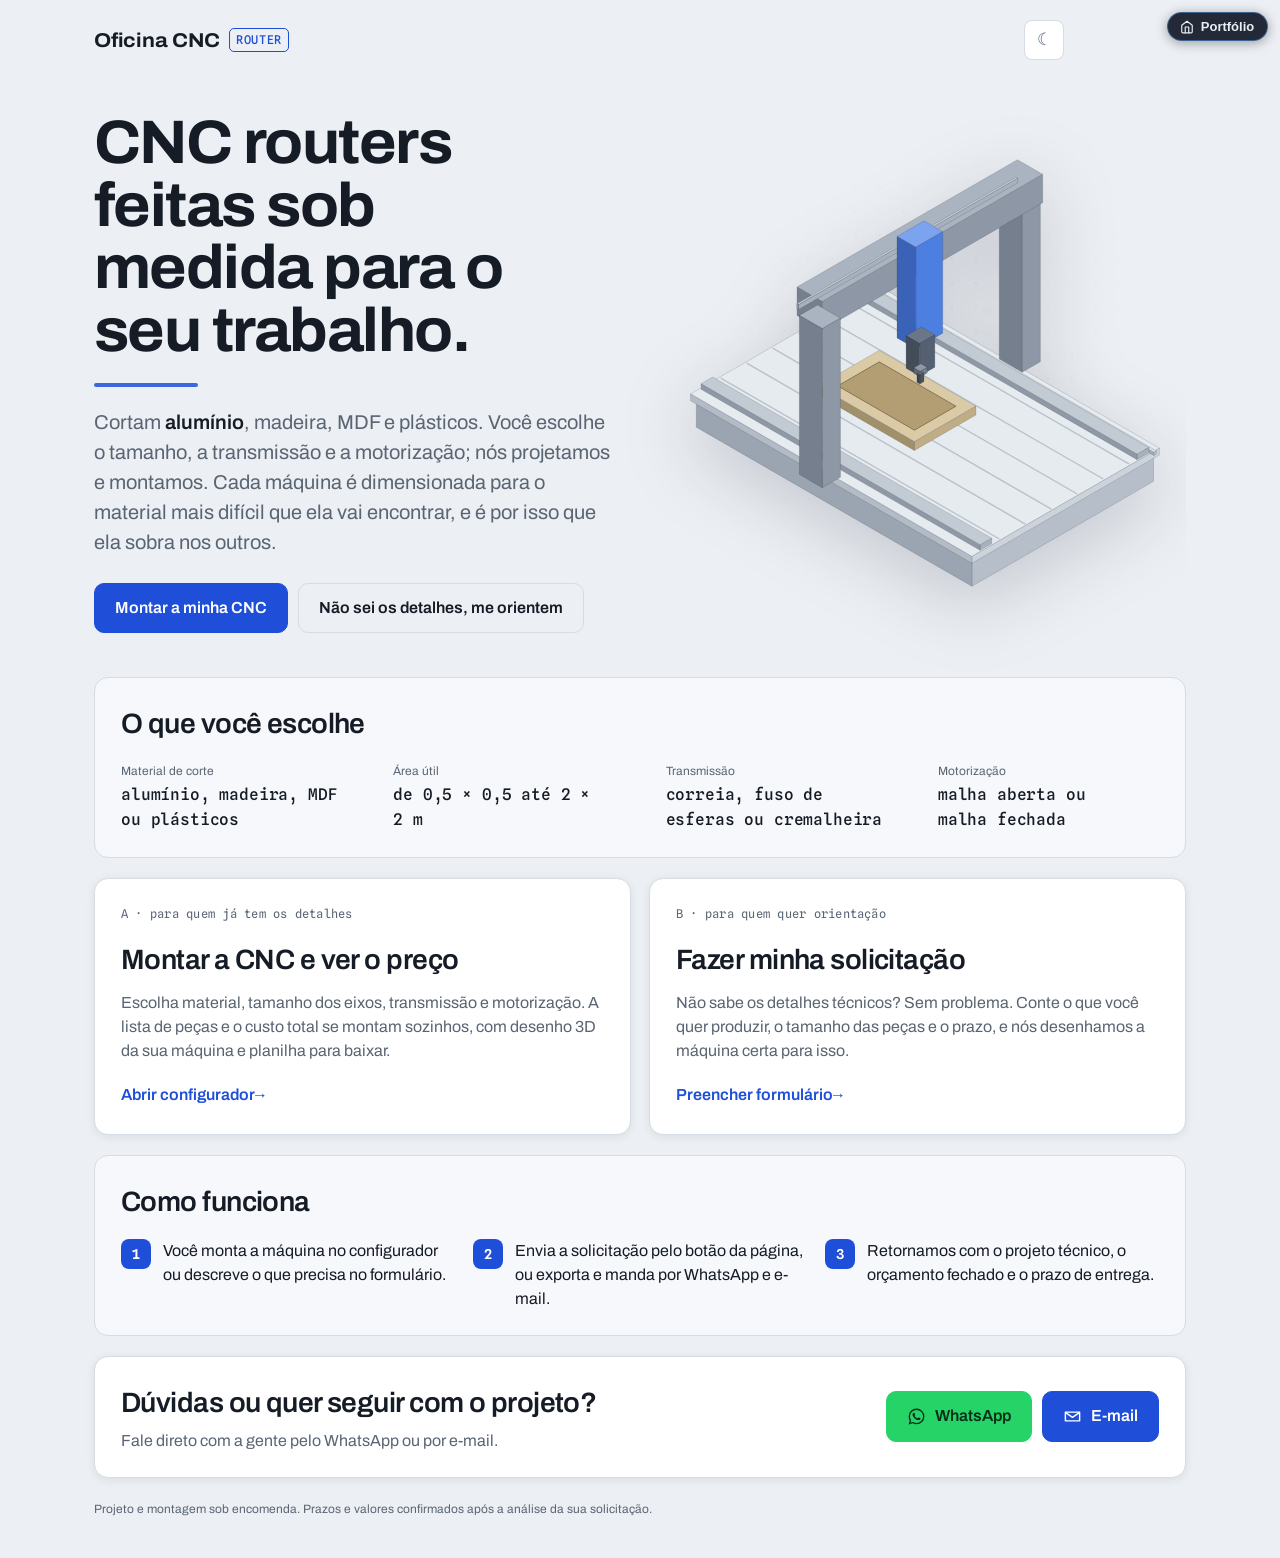
==== commit 1aee812f: "fix(a11y): as três páginas conformes WCAG 2.2 AA Medido com axe-core + alertas estilo WAVE (_ferrame" ====
--- a/index.html
+++ b/index.html
@@ -7,8 +7,8 @@
 <link rel="preconnect" href="https://fonts.googleapis.com">
 <link rel="preconnect" href="https://fonts.gstatic.com" crossorigin>
 <link rel="stylesheet" href="https://fonts.googleapis.com/css2?family=Archivo:wdth,wght@62..125,400..700&family=Spline+Sans+Mono:wght@400..600&display=swap">
-<link rel="stylesheet" href="assets/css/base.css?v=1f5c3f2d">
-<link rel="stylesheet" href="assets/css/index.css?v=a68c2d0e">
+<link rel="stylesheet" href="assets/css/base.css?v=3e8ada51">
+<link rel="stylesheet" href="assets/css/index.css?v=0ce50f71">
 </head>
 <body>
 <div class="wrap">
@@ -18,6 +18,7 @@
     <button class="tema-btn" id="temaBtn" aria-label="Alternar tema claro e escuro">☾</button>
   </header>
 
+  <main id="conteudo">
   <section class="hero">
     <div class="hero-txt">
       <h1>CNC routers feitas sob medida para o seu trabalho.</h1>
@@ -125,11 +126,11 @@
 
   <section class="contact">
     <div class="txt">
-      <h3>Dúvidas ou quer seguir com o projeto?</h3>
+      <h2>Dúvidas ou quer seguir com o projeto?</h2>
       <p>Fale direto com a gente pelo WhatsApp ou por e-mail.</p>
     </div>
     <div class="btns">
-      <a class="btn wa" id="waBtn" href="#" target="_blank" rel="noopener">
+      <a class="btn wa" id="waBtn" href="#" target="_blank" rel="noopener" aria-label="WhatsApp (abre em nova aba)">
         <svg class="ico" viewBox="0 0 24 24" aria-hidden="true" focusable="false">
           <path fill="currentColor" d="M12.04 2A9.9 9.9 0 0 0 2.1 11.9a9.8 9.8 0 0 0 1.36 5L2 22l5.25-1.37a9.94 9.94 0 0 0 4.79 1.22h.01a9.9 9.9 0 0 0 9.93-9.9A9.9 9.9 0 0 0 12.04 2Zm0 18.15h-.01a8.25 8.25 0 0 1-4.2-1.15l-.3-.18-3.12.81.84-3.03-.2-.31a8.2 8.2 0 0 1-1.26-4.39 8.24 8.24 0 1 1 8.25 8.25Zm4.52-6.17c-.25-.12-1.47-.72-1.69-.81-.23-.08-.39-.12-.56.13-.16.24-.64.8-.79.97-.14.16-.29.18-.54.06a6.74 6.74 0 0 1-1.99-1.23 7.5 7.5 0 0 1-1.38-1.71c-.14-.25-.01-.38.11-.5.11-.11.25-.29.37-.44.13-.15.17-.25.25-.42.09-.16.04-.31-.02-.43-.06-.12-.56-1.34-.76-1.84-.2-.48-.4-.41-.56-.42h-.47a.9.9 0 0 0-.66.31 2.76 2.76 0 0 0-.86 2.05c0 1.21.88 2.38 1 2.55.12.16 1.73 2.64 4.2 3.7.58.26 1.04.41 1.4.52.59.19 1.13.16 1.55.1.47-.07 1.47-.6 1.67-1.18.21-.58.21-1.08.15-1.18-.06-.11-.22-.17-.47-.29Z"/>
         </svg>
@@ -144,45 +145,25 @@
       </a>
     </div>
   </section>
-
-  <p class="foot">Projeto e montagem sob encomenda. Prazos e valores confirmados após a análise da sua solicitação.</p>
+  </main>
+
+  <footer class="foot">Projeto e montagem sob encomenda. Prazos e valores confirmados após a análise da sua solicitação.</footer>
 </div>
 
 <script src="assets/js/contato.js?v=bf2ed269"></script>
 <script src="assets/js/index.js?v=171378be"></script>
 <!-- === Botao de volta ao portfolio - cole antes de </body> === -->
+<nav aria-label="Portf&oacute;lio">
 <a id="mr-portfolio-btn" href="https://matheusmerlim1.github.io/" target="_blank" rel="noopener"
-   aria-label="Abrir o portf&oacute;lio de Matheus Raposo" title="Ver todos os meus projetos">
+   aria-label="Portf&oacute;lio de Matheus Raposo (abre em nova aba)" title="Ver todos os meus projetos">
   <svg width="14" height="14" viewBox="0 0 24 24" fill="none" stroke="currentColor"
        stroke-width="2" stroke-linecap="round" stroke-linejoin="round" aria-hidden="true">
     <path d="M3 9l9-7 9 7v11a2 2 0 0 1-2 2H5a2 2 0 0 1-2-2z"/><path d="M9 22V12h6v10"/>
   </svg>
   <span>Portf&oacute;lio</span>
 </a>
-<style>
-#mr-portfolio-btn {
-  position: fixed; top: 12px; right: 12px; z-index: 2147483000;
-  display: inline-flex; align-items: center; gap: .4rem;
-  padding: .42rem .8rem; border-radius: 999px;
-  font: 600 13px/1 -apple-system, BlinkMacSystemFont, 'Segoe UI', Roboto, sans-serif;
-  color: #e8edf5; text-decoration: none; white-space: nowrap;
-  background: rgba(18,24,38,.92);
-  border: 1px solid rgba(88,166,255,.45);
-  box-shadow: 0 2px 12px rgba(0,0,0,.35);
-  -webkit-backdrop-filter: blur(6px); backdrop-filter: blur(6px);
-  transition: transform .15s, border-color .15s, background .15s;
-}
-#mr-portfolio-btn:hover {
-  transform: translateY(-1px); color: #fff; text-decoration: none;
-  background: rgba(24,32,50,.96); border-color: #58a6ff;
-}
-#mr-portfolio-btn:focus-visible { outline: 2px solid #58a6ff; outline-offset: 2px; }
-@media (max-width: 520px) {
-  #mr-portfolio-btn { padding: .45rem; }
-  #mr-portfolio-btn span { display: none; }
-}
-@media print { #mr-portfolio-btn { display: none; } }
-</style>
+</nav>
+<!-- estilo do botão em assets/css/base.css (a suíte de testes proíbe CSS em bloco na página) -->
 <script>
 /* Abre espaco para o botao em vez de cobrir o que ja existia no canto.
    1) empurra para a esquerda o conteudo da barra que ocupa aquele espaco;
--- a/assets/css/base.css
+++ b/assets/css/base.css
@@ -8,11 +8,13 @@
 :root{
   /* neutros grafite com viés azul-frio (escolhidos, não cinza puro) */
   --bg:#eceff3; --panel:#f6f8fb; --card:#ffffff;
-  --ink:#161c26; --muted:#5a6573; --line:#d6dce3; --cat:#e7ebf1;
+  --ink:#161c26; --muted:#5a6573; --line:#d6dce3; --cat:#e7ebf1; --ctl:#7b8594;
   /* acento blueprint blue — usado com parcimônia */
   --accent:#1f4fd8; --accent-ink:#ffffff; --accent-soft:#e6ecfb;
-  /* cor de estado (separada do acento) */
-  --ok:#0f7a3d; --warn:#b45309; --warn-soft:#fbeccd; --danger:#c0392b;
+  /* --ctl: borda de campo de texto. --line (1,4:1) some como contorno de controle; WCAG 1.4.11 pede 3:1
+     (#7b8594 dá 3,7:1 sobre --card e 3,2:1 sobre --bg; no escuro #6b7686 dá 3,7:1 sobre --card) */
+  /* cor de estado (separada do acento). --warn #a14a07: 5,1:1 sobre --warn-soft e --bg; o #b45309 dava 4,3 */
+  --ok:#0f7a3d; --warn:#a14a07; --warn-soft:#fbeccd; --danger:#c0392b;
   /* aço para o hero */
   --steel-1:#e2e7ed; --steel-2:#ccd3dc;
   --shadow:0 2px 10px rgba(20,30,50,.08);
@@ -27,7 +29,7 @@
 @media (prefers-color-scheme: dark){
   :root{
     --bg:#0f1218; --panel:#161b23; --card:#181d26;
-    --ink:#e7ebf1; --muted:#97a2b1; --line:#2a3140; --cat:#1e2530;
+    --ink:#e7ebf1; --muted:#97a2b1; --line:#2a3140; --cat:#1e2530; --ctl:#6b7686;
     --accent:#6f9bff; --accent-ink:#0b1220; --accent-soft:#1a2740;
     --ok:#45c46f; --warn:#eab35a; --warn-soft:#35301c; --danger:#e5675a;
     --steel-1:#1b212b; --steel-2:#141922;
@@ -37,14 +39,14 @@
 /* o toggle do usuário estampa data-theme na raiz e precisa vencer a media query nos dois sentidos */
 :root[data-theme="light"]{
   --bg:#eceff3; --panel:#f6f8fb; --card:#ffffff;
-  --ink:#161c26; --muted:#5a6573; --line:#d6dce3; --cat:#e7ebf1;
+  --ink:#161c26; --muted:#5a6573; --line:#d6dce3; --cat:#e7ebf1; --ctl:#7b8594;
   --accent:#1f4fd8; --accent-ink:#ffffff; --accent-soft:#e6ecfb;
-  --ok:#0f7a3d; --warn:#b45309; --warn-soft:#fbeccd; --danger:#c0392b;
+  --ok:#0f7a3d; --warn:#a14a07; --warn-soft:#fbeccd; --danger:#c0392b;
   --steel-1:#e2e7ed; --steel-2:#ccd3dc; --shadow:0 2px 10px rgba(20,30,50,.08);
 }
 :root[data-theme="dark"]{
   --bg:#0f1218; --panel:#161b23; --card:#181d26;
-  --ink:#e7ebf1; --muted:#97a2b1; --line:#2a3140; --cat:#1e2530;
+  --ink:#e7ebf1; --muted:#97a2b1; --line:#2a3140; --cat:#1e2530; --ctl:#6b7686;
   --accent:#6f9bff; --accent-ink:#0b1220; --accent-soft:#1a2740;
   --ok:#45c46f; --warn:#eab35a; --warn-soft:#35301c; --danger:#e5675a;
   --steel-1:#1b212b; --steel-2:#141922; --shadow:0 2px 14px rgba(0,0,0,.35);
@@ -145,3 +147,36 @@
 
 :focus-visible{outline:2px solid var(--accent);outline-offset:2px}
 @media (prefers-reduced-motion: reduce){*{transition:none!important;animation:none!important}}
+
+/* rótulo só para leitor de tela */
+.sr{position:absolute;width:1px;height:1px;overflow:hidden;clip-path:inset(50%);white-space:nowrap}
+/* "Pular para o conteúdo": escondido até receber foco pelo teclado */
+.pular{position:absolute;left:12px;top:-60px;z-index:2147483001;background:var(--card);color:var(--accent);
+  border:2px solid var(--accent);border-radius:8px;padding:10px 14px;font-weight:600}
+.pular:focus{top:12px}
+
+/* === Botão de volta ao portfólio ===
+   Veio de um <style> colado em cada página; mora aqui para as três páginas não terem CSS em bloco.
+   O <nav> que o envolve não tem estilo: o botão continua position:fixed no canto. */
+#mr-portfolio-btn {
+  position: fixed; top: 12px; right: 12px; z-index: 2147483000;
+  display: inline-flex; align-items: center; gap: .4rem;
+  padding: .42rem .8rem; border-radius: 999px;
+  font: 600 13px/1 -apple-system, BlinkMacSystemFont, 'Segoe UI', Roboto, sans-serif;
+  color: #e8edf5; text-decoration: none; white-space: nowrap;
+  background: rgba(18,24,38,.92);
+  border: 1px solid rgba(88,166,255,.45);
+  box-shadow: 0 2px 12px rgba(0,0,0,.35);
+  -webkit-backdrop-filter: blur(6px); backdrop-filter: blur(6px);
+  transition: transform .15s, border-color .15s, background .15s;
+}
+#mr-portfolio-btn:hover {
+  transform: translateY(-1px); color: #fff; text-decoration: none;
+  background: rgba(24,32,50,.96); border-color: #58a6ff;
+}
+#mr-portfolio-btn:focus-visible { outline: 2px solid #58a6ff; outline-offset: 2px; }
+@media (max-width: 520px) {
+  #mr-portfolio-btn { padding: .45rem; }
+  #mr-portfolio-btn span { display: none; }
+}
+@media print { #mr-portfolio-btn { display: none; } }
--- a/assets/css/index.css
+++ b/assets/css/index.css
@@ -12,7 +12,7 @@
 .masthead{display:flex;align-items:center;gap:14px;padding:20px 0 8px}
 .logo{font-family:var(--font-head);font-weight:700;font-size:var(--i-lead);font-stretch:108%;
   letter-spacing:-.01em;display:flex;align-items:center;gap:9px}
-.logo .tag{font-family:var(--font-mono);font-size:.68rem;font-weight:500;letter-spacing:.06em;color:var(--accent);
+.logo .tag{font-family:var(--font-mono);font-size:.75rem;font-weight:500;letter-spacing:.06em;color:var(--accent);
   border:1px solid var(--accent);border-radius:5px;padding:2px 6px;text-transform:uppercase}
 .masthead .spacer{flex:1}
 
@@ -79,7 +79,7 @@
 .contact{display:flex;flex-wrap:wrap;align-items:center;gap:18px;background:var(--card);border:1px solid var(--line);
   border-radius:14px;padding:24px 26px;box-shadow:var(--shadow)}
 .contact .txt{flex:1;min-width:220px}
-.contact h3{margin:0 0 4px;font-size:var(--i-h2);font-weight:600;letter-spacing:-.02em}
+.contact h2{margin:0 0 4px;font-size:var(--i-h2);font-weight:600;letter-spacing:-.02em}
 .contact p{margin:0;color:var(--muted);font-size:var(--i-body);line-height:1.5}
 .contact .btns{display:flex;gap:10px;flex-wrap:wrap}
 
@@ -94,7 +94,7 @@
 .btn.mail{background:var(--accent);color:var(--accent-ink);border-color:var(--accent)}
 .btn.ghost{background:transparent}
 .btn.ghost:hover{border-color:var(--accent);color:var(--accent)}
-.foot{color:var(--muted);font-size:var(--i-label);margin:22px 0 40px}
+.foot{display:block;color:var(--muted);font-size:var(--i-label);margin:22px 0 40px}
 
 /* toque: sem mouse não há hover, então o estado de repouso tem que se bastar */
 @media (hover: none){
